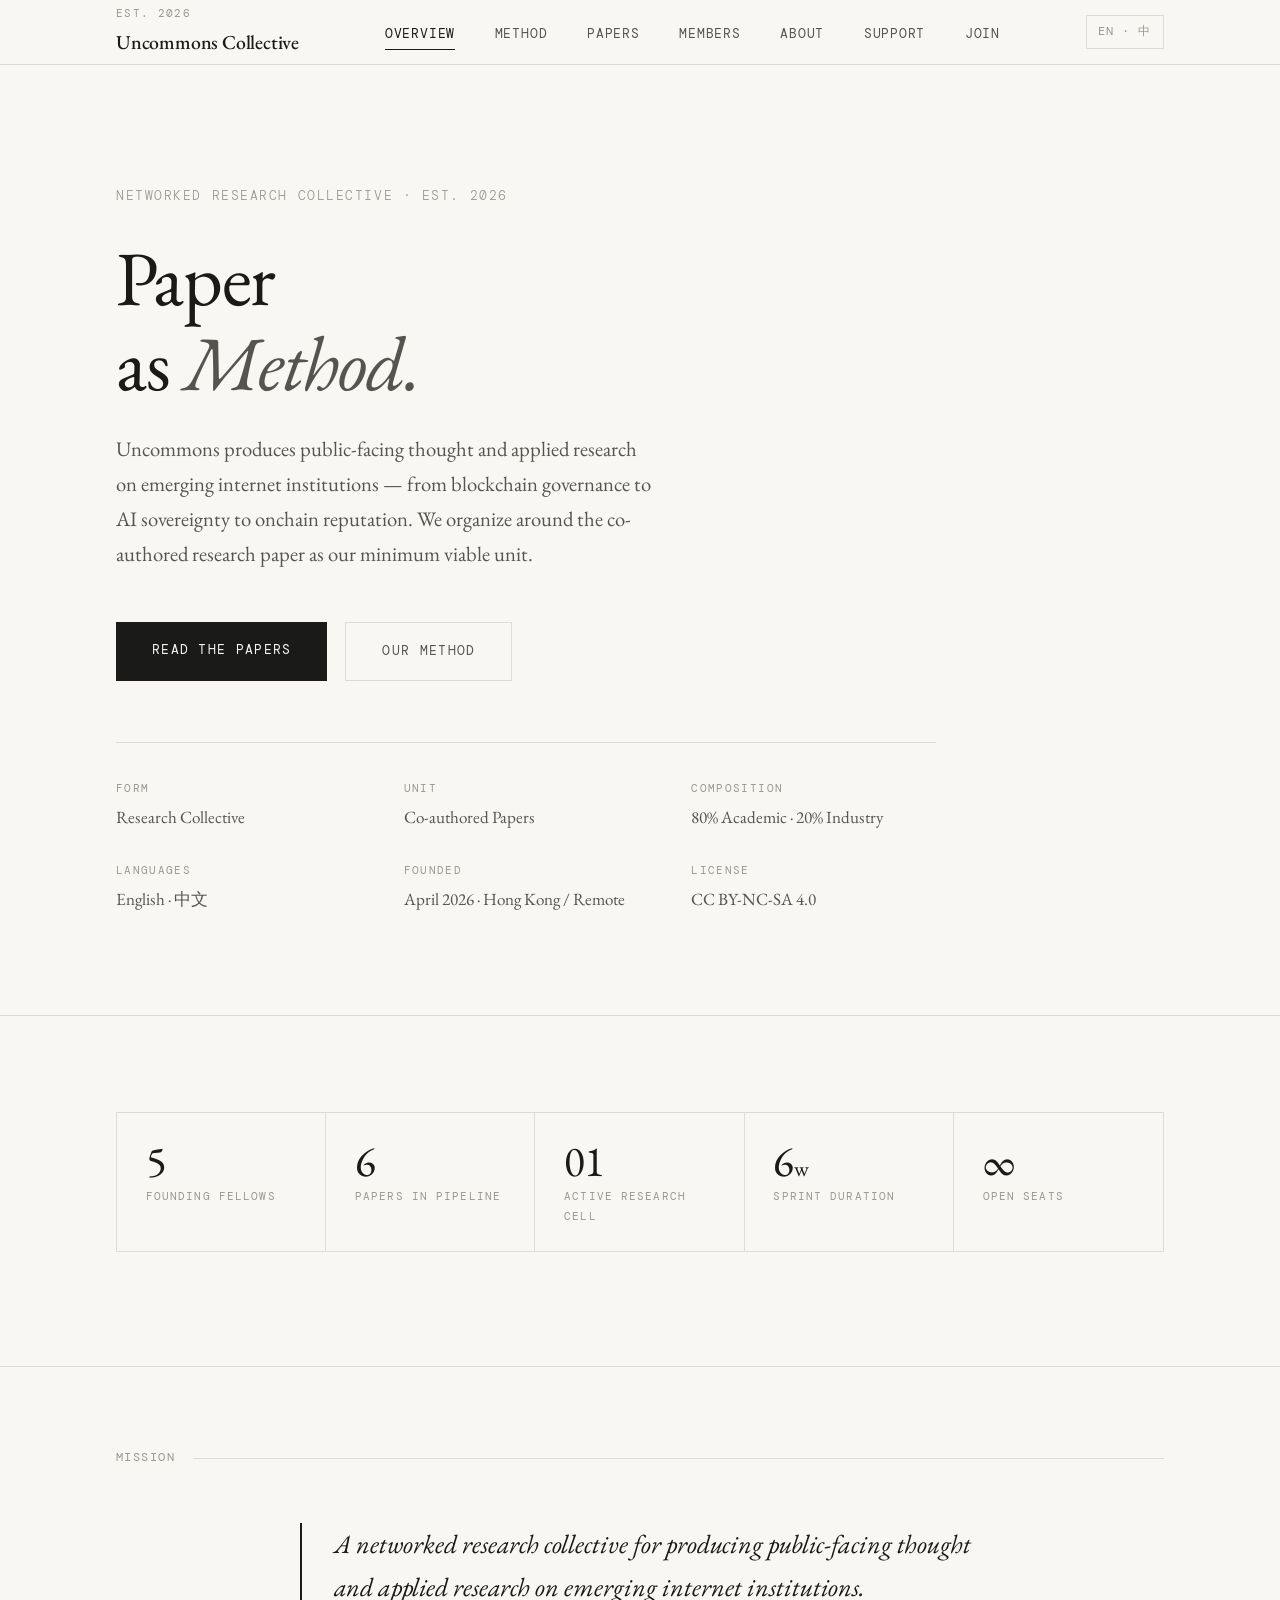
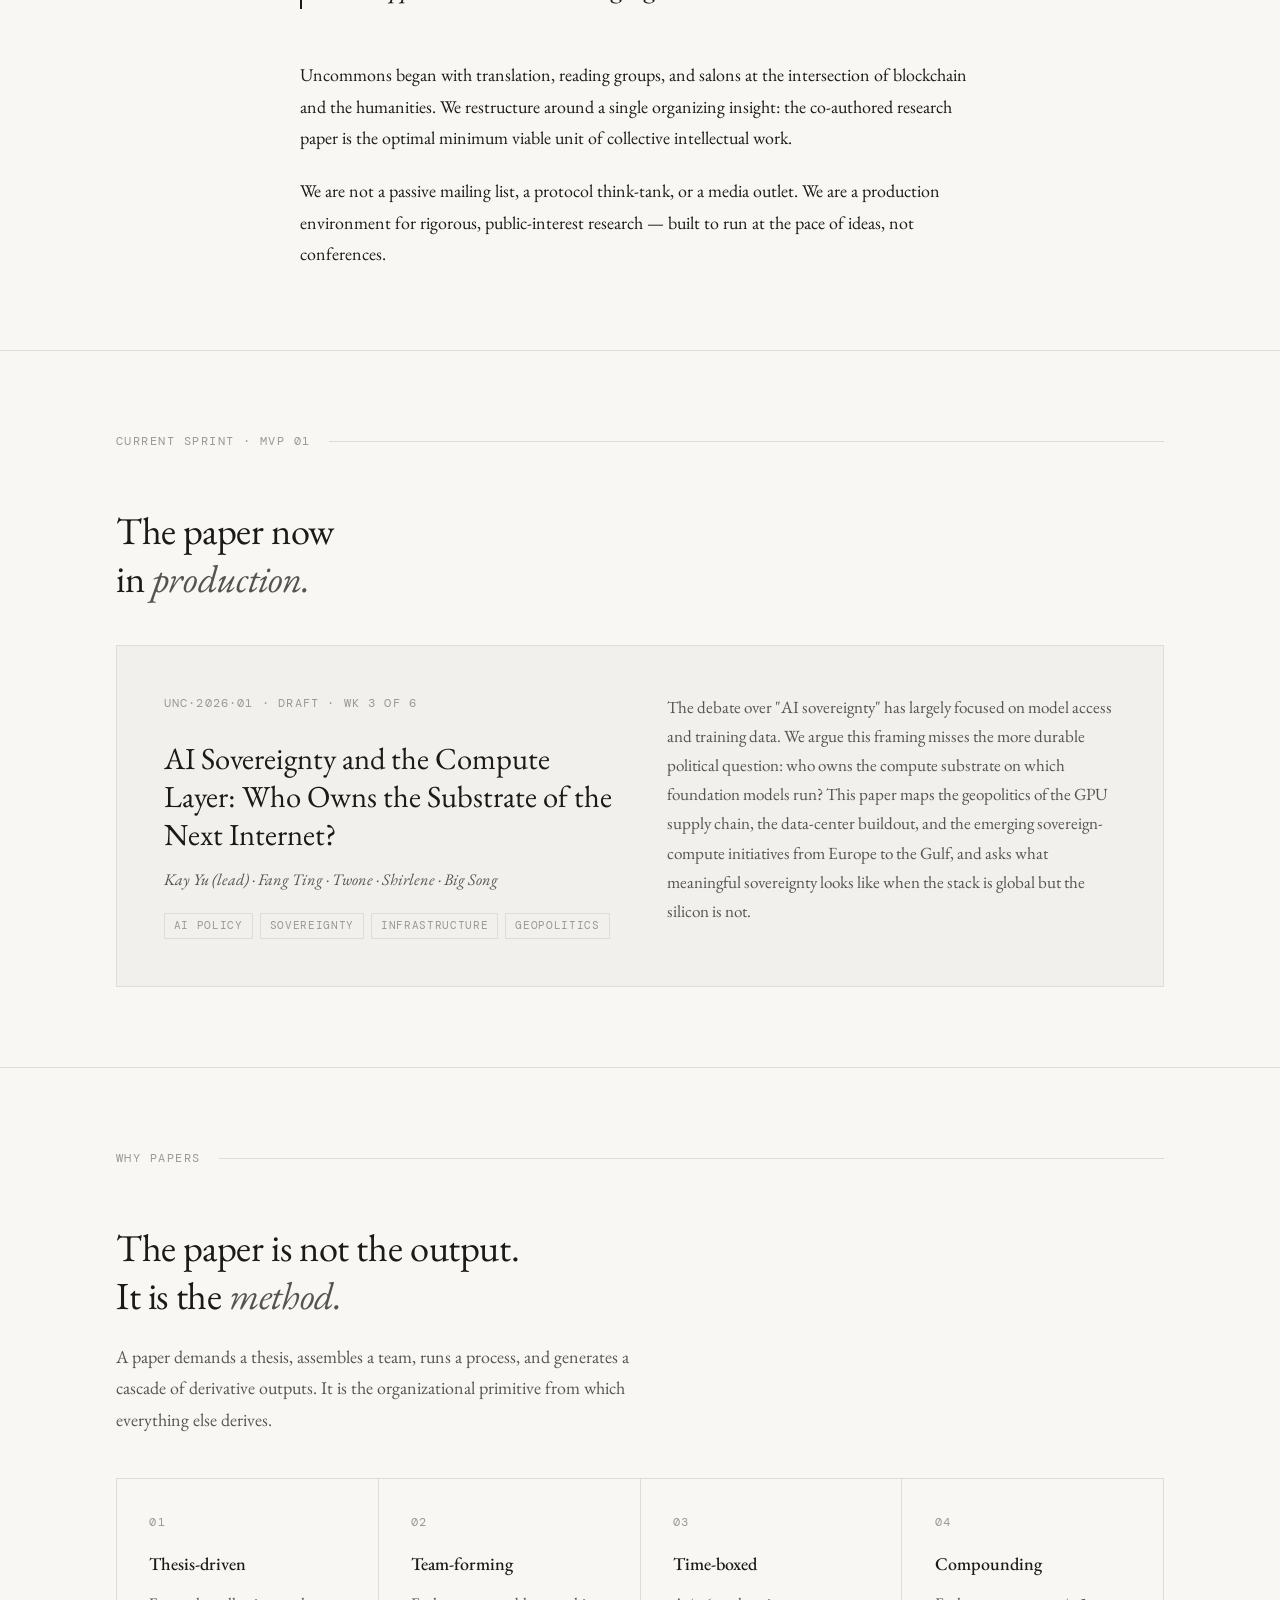
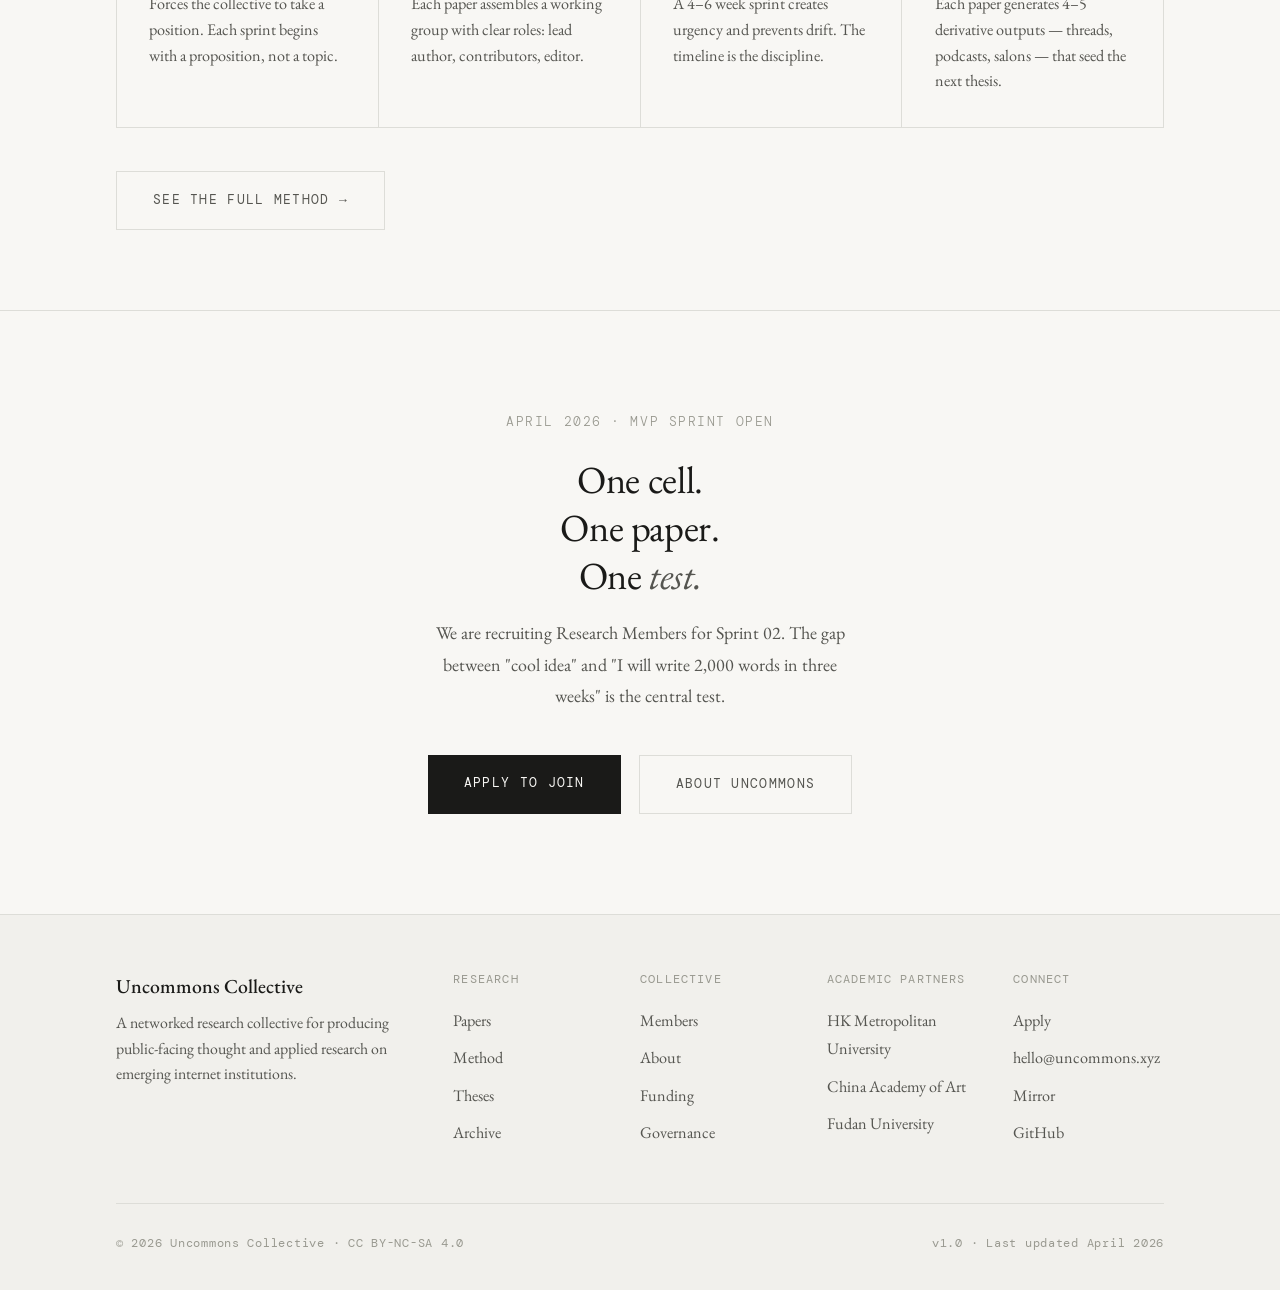
==== index.html @ 8168f37c "Add files via upload" ====
<!DOCTYPE html>
<html lang="en">
<head>
  <meta charset="UTF-8" />
  <meta name="viewport" content="width=device-width, initial-scale=1.0" />
  <title>Uncommons Collective — Paper as Method</title>
  <meta name="description" content="A networked research collective for producing public-facing thought and applied research on emerging internet institutions." />
  <link rel="preconnect" href="https://fonts.googleapis.com" />
  <link rel="preconnect" href="https://fonts.gstatic.com" crossorigin />
  <link href="https://fonts.googleapis.com/css2?family=EB+Garamond:ital,wght@0,400;0,500;1,400&family=DM+Mono:wght@300;400&display=swap" rel="stylesheet" />
  <link rel="stylesheet" href="styles.css" />
</head>
<body>

  <div id="nav-mount"></div>

  <main>
    <!-- Hero -->
    <section id="hero">
      <div class="wrap">
        <p class="hero-eyebrow">Networked Research Collective · Est. 2026</p>
        <h1 class="hero-title">Paper<br>as <em>Method.</em></h1>
        <p class="hero-sub">
          Uncommons produces public-facing thought and applied research on
          emerging internet institutions — from blockchain governance to
          AI sovereignty to onchain reputation. We organize around the
          co-authored research paper as our minimum viable unit.
        </p>
        <div class="btn-group" style="margin-bottom: 3.4rem;">
          <a href="papers.html" class="btn btn-primary">Read the Papers</a>
          <a href="method.html" class="btn btn-ghost">Our Method</a>
        </div>
        <div class="hero-meta">
          <div class="hero-meta-item">
            <span class="meta-label">Form</span>
            <span class="meta-value">Research Collective</span>
          </div>
          <div class="hero-meta-item">
            <span class="meta-label">Unit</span>
            <span class="meta-value">Co-authored Papers</span>
          </div>
          <div class="hero-meta-item">
            <span class="meta-label">Composition</span>
            <span class="meta-value">80% Academic · 20% Industry</span>
          </div>
          <div class="hero-meta-item">
            <span class="meta-label">Languages</span>
            <span class="meta-value">English · 中文</span>
          </div>
          <div class="hero-meta-item">
            <span class="meta-label">Founded</span>
            <span class="meta-value">April 2026 · Hong Kong / Remote</span>
          </div>
          <div class="hero-meta-item">
            <span class="meta-label">License</span>
            <span class="meta-value">CC BY-NC-SA 4.0</span>
          </div>
        </div>
      </div>
    </section>

    <!-- Stats -->
    <section style="padding: 60px 0;">
      <div class="wrap">
        <div class="stats reveal">
          <div class="stat">
            <div class="stat-num">5</div>
            <div class="stat-label">Founding Fellows</div>
          </div>
          <div class="stat">
            <div class="stat-num">6</div>
            <div class="stat-label">Papers in Pipeline</div>
          </div>
          <div class="stat">
            <div class="stat-num">01</div>
            <div class="stat-label">Active Research Cell</div>
          </div>
          <div class="stat">
            <div class="stat-num">6<span style="font-size:1.2rem">w</span></div>
            <div class="stat-label">Sprint Duration</div>
          </div>
          <div class="stat">
            <div class="stat-num">∞</div>
            <div class="stat-label">Open Seats</div>
          </div>
        </div>
      </div>
    </section>

    <!-- Mission -->
    <section id="mission">
      <div class="wrap">
        <div class="section-label">Mission</div>
        <div class="prose reveal">
          <blockquote class="mission-statement">
            A networked research collective for producing public-facing thought
            and applied research on emerging internet institutions.
          </blockquote>
          <p>
            Uncommons began with translation, reading groups, and salons at the
            intersection of blockchain and the humanities. We restructure around
            a single organizing insight: the co-authored research paper is the
            optimal minimum viable unit of collective intellectual work.
          </p>
          <p>
            We are not a passive mailing list, a protocol think-tank, or a
            media outlet. We are a production environment for rigorous,
            public-interest research — built to run at the pace of ideas, not
            conferences.
          </p>
        </div>
      </div>
    </section>

    <!-- Featured Paper -->
    <section>
      <div class="wrap">
        <div class="section-label">Current Sprint · MVP 01</div>
        <div class="reveal">
          <h2>The paper now<br>in <em>production.</em></h2>
        </div>
        <div class="featured-paper reveal">
          <div class="fp-left">
            <div class="fp-meta">UNC·2026·01 · Draft · Wk 3 of 6</div>
            <h3>AI Sovereignty and the Compute Layer: Who Owns the Substrate of the Next Internet?</h3>
            <p style="font-size: 0.9rem; color: var(--ink-soft); font-style: italic; margin-bottom: 1rem;">
              Kay Yu (lead) · Fang Ting · Twone · Shirlene · Big Song
            </p>
            <div class="paper-tags">
              <span class="paper-tag">AI Policy</span>
              <span class="paper-tag">Sovereignty</span>
              <span class="paper-tag">Infrastructure</span>
              <span class="paper-tag">Geopolitics</span>
            </div>
          </div>
          <div class="fp-right">
            <p>
              The debate over "AI sovereignty" has largely focused on model
              access and training data. We argue this framing misses the more
              durable political question: who owns the compute substrate on
              which foundation models run? This paper maps the geopolitics of
              the GPU supply chain, the data-center buildout, and the emerging
              sovereign-compute initiatives from Europe to the Gulf, and asks
              what meaningful sovereignty looks like when the stack is global
              but the silicon is not.
            </p>
          </div>
        </div>
      </div>
    </section>

    <!-- Method summary -->
    <section>
      <div class="wrap">
        <div class="section-label">Why Papers</div>
        <div class="reveal">
          <h2>The paper is not the output.<br>It is the <em>method.</em></h2>
          <p style="max-width: 58ch; color: var(--ink-soft); margin-top: 0.8rem;">
            A paper demands a thesis, assembles a team, runs a process,
            and generates a cascade of derivative outputs. It is the
            organizational primitive from which everything else derives.
          </p>
        </div>
        <div class="method-grid reveal">
          <div class="method-cell">
            <div class="method-index">01</div>
            <h3>Thesis-driven</h3>
            <p>Forces the collective to take a position. Each sprint begins with a proposition, not a topic.</p>
          </div>
          <div class="method-cell">
            <div class="method-index">02</div>
            <h3>Team-forming</h3>
            <p>Each paper assembles a working group with clear roles: lead author, contributors, editor.</p>
          </div>
          <div class="method-cell">
            <div class="method-index">03</div>
            <h3>Time-boxed</h3>
            <p>A 4–6 week sprint creates urgency and prevents drift. The timeline is the discipline.</p>
          </div>
          <div class="method-cell">
            <div class="method-index">04</div>
            <h3>Compounding</h3>
            <p>Each paper generates 4–5 derivative outputs — threads, podcasts, salons — that seed the next thesis.</p>
          </div>
        </div>
        <div style="margin-top: 2.4rem;" class="reveal">
          <a href="method.html" class="btn btn-ghost">See the full method →</a>
        </div>
      </div>
    </section>

    <!-- Closing CTA -->
    <section style="padding: 100px 0; border-bottom: none;">
      <div class="wrap">
        <div class="prose reveal" style="text-align: center;">
          <p class="hero-eyebrow" style="margin-bottom: 1.2rem;">April 2026 · MVP Sprint Open</p>
          <h2 style="margin-bottom: 1rem;">One cell.<br>One paper.<br>One <em>test.</em></h2>
          <p style="color: var(--ink-soft); max-width: 48ch; margin: 0 auto 2.4rem;">
            We are recruiting Research Members for Sprint 02.
            The gap between "cool idea" and "I will write 2,000 words in three weeks" is the central test.
          </p>
          <div class="btn-group" style="justify-content: center;">
            <a href="join.html" class="btn btn-primary">Apply to Join</a>
            <a href="about.html" class="btn btn-ghost">About Uncommons</a>
          </div>
        </div>
      </div>
    </section>

  </main>

  <div id="footer-mount"></div>

  <script src="partials.js"></script>
  <script>Uncommons.render('home');</script>
</body>
</html>
---- styles.css ----
/* ── Reset & Base ─────────────────────────────────────────── */
*, *::before, *::after { box-sizing: border-box; margin: 0; padding: 0; }

:root {
  --ink:        #1a1a18;
  --ink-soft:   #555550;
  --ink-faint:  #999990;
  --paper:      #f8f7f4;
  --paper-alt:  #f1f0ec;
  --rule:       #ddddd8;
  --accent:     #1a1a18;
  --serif:      'EB Garamond', Georgia, serif;
  --mono:       'DM Mono', 'Courier New', monospace;
  --max:        1120px;
  --col:        680px;
}

html { font-size: 18px; scroll-behavior: smooth; }

body {
  background: var(--paper);
  color: var(--ink);
  font-family: var(--serif);
  line-height: 1.75;
  -webkit-font-smoothing: antialiased;
  min-height: 100vh;
  display: flex;
  flex-direction: column;
}

main { flex: 1; }

a { color: inherit; }

/* ── Layout ───────────────────────────────────────────────── */
.wrap  { max-width: var(--max);  margin: 0 auto; padding: 0 2rem; }
.prose { max-width: var(--col);  margin: 0 auto; }

/* ── Nav ──────────────────────────────────────────────────── */
nav.site-nav {
  position: sticky; top: 0;
  z-index: 100;
  background: rgba(248, 247, 244, 0.94);
  backdrop-filter: blur(10px);
  border-bottom: 1px solid var(--rule);
}

.nav-inner {
  max-width: var(--max);
  margin: 0 auto;
  padding: 0 2rem;
  height: 64px;
  display: flex;
  align-items: center;
  justify-content: space-between;
  gap: 2rem;
}

.nav-logo {
  font-family: var(--serif);
  font-size: 1.1rem;
  font-weight: 500;
  letter-spacing: -0.01em;
  color: var(--ink);
  text-decoration: none;
  white-space: nowrap;
}

.nav-logo .mark {
  font-family: var(--mono);
  font-size: 0.62rem;
  letter-spacing: 0.12em;
  text-transform: uppercase;
  color: var(--ink-faint);
  display: block;
  margin-bottom: 0.05rem;
  font-weight: 400;
}

.nav-links {
  display: flex; gap: 2.2rem; list-style: none;
}

.nav-links a {
  font-family: var(--mono);
  font-size: 0.72rem;
  letter-spacing: 0.06em;
  text-transform: uppercase;
  color: var(--ink-soft);
  text-decoration: none;
  transition: color 0.15s;
  position: relative;
  padding: 0.3rem 0;
}

.nav-links a:hover { color: var(--ink); }

.nav-links a.active {
  color: var(--ink);
}

.nav-links a.active::after {
  content: '';
  position: absolute;
  bottom: -2px;
  left: 0; right: 0;
  height: 1px;
  background: var(--ink);
}

.nav-lang {
  font-family: var(--mono);
  font-size: 0.68rem;
  letter-spacing: 0.08em;
  color: var(--ink-faint);
  border: 1px solid var(--rule);
  padding: 0.3rem 0.65rem;
  text-decoration: none;
  transition: border-color 0.15s, color 0.15s;
}

.nav-lang:hover { color: var(--ink); border-color: var(--ink); }

/* ── Page Header ──────────────────────────────────────────── */
.page-header {
  padding: 90px 0 60px;
  border-bottom: 1px solid var(--rule);
}

.page-header .eyebrow {
  font-family: var(--mono);
  font-size: 0.7rem;
  letter-spacing: 0.12em;
  text-transform: uppercase;
  color: var(--ink-faint);
  margin-bottom: 1.2rem;
}

.page-header h1 {
  font-size: clamp(2.2rem, 4.5vw, 3.4rem);
  font-weight: 400;
  line-height: 1.15;
  letter-spacing: -0.01em;
  margin-bottom: 1.2rem;
}

.page-header h1 em { font-style: italic; color: var(--ink-soft); }

.page-header .lede {
  max-width: 60ch;
  font-size: 1.1rem;
  color: var(--ink-soft);
  line-height: 1.7;
}

/* ── Hero (home) ──────────────────────────────────────────── */
#hero {
  padding: 120px 0 100px;
  border-bottom: 1px solid var(--rule);
}

.hero-eyebrow {
  font-family: var(--mono);
  font-size: 0.72rem;
  font-weight: 300;
  letter-spacing: 0.12em;
  text-transform: uppercase;
  color: var(--ink-faint);
  margin-bottom: 1.6rem;
}

.hero-title {
  font-size: clamp(2.6rem, 6vw, 4.6rem);
  font-weight: 400;
  line-height: 1.1;
  letter-spacing: -0.015em;
  margin-bottom: 1.4rem;
}

.hero-title em {
  font-style: italic;
  color: var(--ink-soft);
}

.hero-sub {
  max-width: 54ch;
  font-size: 1.15rem;
  color: var(--ink-soft);
  line-height: 1.7;
  margin-bottom: 2.8rem;
}

.hero-meta {
  display: grid;
  grid-template-columns: repeat(auto-fit, minmax(180px, 1fr));
  gap: 1.6rem 2.4rem;
  max-width: 820px;
  padding-top: 2rem;
  border-top: 1px solid var(--rule);
}

.hero-meta-item {
  display: flex; flex-direction: column; gap: 0.25rem;
}

.meta-label {
  font-family: var(--mono);
  font-size: 0.62rem;
  letter-spacing: 0.12em;
  text-transform: uppercase;
  color: var(--ink-faint);
}

.meta-value {
  font-size: 0.95rem;
  color: var(--ink-soft);
}

/* ── Section chrome ───────────────────────────────────────── */
section { padding: 80px 0; border-bottom: 1px solid var(--rule); }
section:last-of-type { border-bottom: none; }

.section-label {
  font-family: var(--mono);
  font-size: 0.68rem;
  letter-spacing: 0.12em;
  text-transform: uppercase;
  color: var(--ink-faint);
  margin-bottom: 3rem;
  display: flex;
  align-items: center;
  gap: 1rem;
}

.section-label::after {
  content: '';
  flex: 1;
  height: 1px;
  background: var(--rule);
}

h2 {
  font-size: clamp(1.6rem, 3vw, 2.4rem);
  font-weight: 400;
  line-height: 1.25;
  letter-spacing: -0.01em;
  margin-bottom: 1.2rem;
}

h2 em { font-style: italic; color: var(--ink-soft); }

h3 {
  font-size: 1.05rem;
  font-weight: 500;
  margin-bottom: 0.5rem;
}

p { margin-bottom: 1.2rem; }
p:last-child { margin-bottom: 0; }

/* ── Mission ──────────────────────────────────────────────── */
.mission-statement {
  font-size: clamp(1.15rem, 2.5vw, 1.45rem);
  line-height: 1.65;
  color: var(--ink);
  border-left: 2px solid var(--ink);
  padding-left: 1.8rem;
  margin: 2rem 0 2.8rem;
  font-style: italic;
}

/* ── Method grid ──────────────────────────────────────────── */
.method-grid {
  display: grid;
  grid-template-columns: repeat(auto-fit, minmax(260px, 1fr));
  gap: 1px;
  background: var(--rule);
  border: 1px solid var(--rule);
  margin-top: 2.4rem;
}

.method-cell {
  background: var(--paper);
  padding: 1.8rem;
}

.method-index {
  font-family: var(--mono);
  font-size: 0.65rem;
  letter-spacing: 0.1em;
  color: var(--ink-faint);
  margin-bottom: 0.9rem;
}

.method-cell h3 { font-size: 1rem; margin-bottom: 0.6rem; }

.method-cell p {
  font-size: 0.9rem;
  color: var(--ink-soft);
  line-height: 1.6;
  margin: 0;
}

/* ── Pipeline ─────────────────────────────────────────────── */
.pipeline {
  display: grid;
  gap: 0;
  margin-top: 2.4rem;
  border: 1px solid var(--rule);
}

.pipeline-stage {
  display: grid;
  grid-template-columns: 4rem 1fr;
  border-bottom: 1px solid var(--rule);
  transition: background 0.15s;
}

.pipeline-stage:last-child { border-bottom: none; }
.pipeline-stage:hover { background: rgba(26,26,24,0.025); }

.stage-num {
  font-family: var(--mono);
  font-size: 0.7rem;
  color: var(--ink-faint);
  padding: 1.6rem 0 0 1.4rem;
  border-right: 1px solid var(--rule);
}

.stage-body { padding: 1.4rem 1.6rem; }
.stage-body h3 { font-size: 1rem; margin-bottom: 0.4rem; }
.stage-body p {
  font-size: 0.9rem;
  color: var(--ink-soft);
  line-height: 1.65;
  margin: 0;
}

/* ── Table ────────────────────────────────────────────────── */
.table-wrap { overflow-x: auto; margin-top: 2rem; }

table {
  width: 100%;
  border-collapse: collapse;
  font-size: 0.9rem;
}

thead th {
  font-family: var(--mono);
  font-size: 0.65rem;
  letter-spacing: 0.1em;
  text-transform: uppercase;
  color: var(--ink-faint);
  text-align: left;
  padding: 0.7rem 1rem;
  border-bottom: 2px solid var(--rule);
  font-weight: 400;
}

tbody tr { border-bottom: 1px solid var(--rule); }
tbody tr:last-child { border-bottom: none; }
tbody tr:hover { background: rgba(26,26,24,0.025); }

td { padding: 0.9rem 1rem; vertical-align: top; }

td:first-child {
  font-weight: 500;
  white-space: nowrap;
  color: var(--ink);
}

td:not(:first-child) {
  color: var(--ink-soft);
  font-size: 0.88rem;
}

/* ── Tiers ────────────────────────────────────────────────── */
.tiers {
  display: grid;
  grid-template-columns: repeat(auto-fit, minmax(240px, 1fr));
  gap: 1px;
  background: var(--rule);
  border: 1px solid var(--rule);
  margin-top: 2.4rem;
}

.tier {
  background: var(--paper);
  padding: 2rem 1.8rem;
}

.tier-badge {
  font-family: var(--mono);
  font-size: 0.65rem;
  letter-spacing: 0.1em;
  text-transform: uppercase;
  color: var(--ink-faint);
  margin-bottom: 0.9rem;
}

.tier h3 { font-size: 1.1rem; margin-bottom: 1rem; }

.tier ul {
  list-style: none;
  font-size: 0.88rem;
  color: var(--ink-soft);
  line-height: 1.75;
}

.tier ul li::before {
  content: '— ';
  color: var(--ink-faint);
}

.tier-req {
  margin-top: 1.2rem;
  font-family: var(--mono);
  font-size: 0.7rem;
  color: var(--ink-faint);
  letter-spacing: 0.02em;
}

/* ── Finance ──────────────────────────────────────────────── */
.finance-grid {
  display: grid;
  grid-template-columns: repeat(auto-fit, minmax(300px, 1fr));
  gap: 2.4rem;
  margin-top: 2.4rem;
}

.finance-item h3 { font-size: 1rem; margin-bottom: 0.5rem; }

.finance-item p {
  font-size: 0.9rem;
  color: var(--ink-soft);
  line-height: 1.65;
}

.finance-tag {
  display: inline-block;
  font-family: var(--mono);
  font-size: 0.62rem;
  letter-spacing: 0.08em;
  text-transform: uppercase;
  color: var(--ink-faint);
  border: 1px solid var(--rule);
  padding: 0.18rem 0.55rem;
  margin-bottom: 0.7rem;
}

.alloc-bar {
  margin-top: 2.4rem;
  border: 1px solid var(--rule);
}

.alloc-row {
  display: grid;
  grid-template-columns: 14ch 1fr 3ch;
  align-items: center;
  gap: 1.2rem;
  padding: 0.85rem 1.2rem;
  border-bottom: 1px solid var(--rule);
}

.alloc-row:last-child { border-bottom: none; }

.alloc-label { font-size: 0.9rem; color: var(--ink-soft); }

.alloc-track {
  height: 3px;
  background: var(--rule);
  border-radius: 2px;
  overflow: hidden;
}

.alloc-fill { height: 100%; background: var(--ink); }

.alloc-pct {
  font-family: var(--mono);
  font-size: 0.75rem;
  color: var(--ink-faint);
  text-align: right;
}

/* ── Thesis list ──────────────────────────────────────────── */
.thesis-list {
  list-style: none;
  margin-top: 2.2rem;
  display: grid;
  gap: 1px;
  background: var(--rule);
  border: 1px solid var(--rule);
}

.thesis-item {
  background: var(--paper);
  padding: 1.4rem 1.6rem;
  display: grid;
  grid-template-columns: auto 1fr;
  gap: 1.2rem;
  align-items: baseline;
  transition: background 0.15s;
}

.thesis-item:hover { background: rgba(26,26,24,0.025); }

.thesis-marker {
  font-family: var(--mono);
  font-size: 0.65rem;
  color: var(--ink-faint);
}

.thesis-text { font-size: 1.02rem; line-height: 1.55; }

/* ── Member Wall ──────────────────────────────────────────── */
.member-wall {
  display: grid;
  grid-template-columns: repeat(auto-fill, minmax(280px, 1fr));
  gap: 1px;
  background: var(--rule);
  border: 1px solid var(--rule);
  margin-top: 2.4rem;
}

.member-card {
  background: var(--paper);
  padding: 2rem 1.8rem;
  display: flex;
  flex-direction: column;
  gap: 0.4rem;
  transition: background 0.15s;
  text-decoration: none;
  color: inherit;
}

.member-card:hover { background: rgba(26,26,24,0.03); }

.member-head {
  display: flex;
  align-items: center;
  justify-content: space-between;
  margin-bottom: 0.8rem;
}

.member-avatar {
  width: 44px;
  height: 44px;
  border-radius: 50%;
  background: var(--ink);
  color: var(--paper);
  font-family: var(--mono);
  font-size: 0.75rem;
  display: flex;
  align-items: center;
  justify-content: center;
  letter-spacing: 0.04em;
  flex-shrink: 0;
}

.member-id {
  font-family: var(--mono);
  font-size: 0.6rem;
  letter-spacing: 0.08em;
  color: var(--ink-faint);
}

.member-name {
  font-size: 1.15rem;
  font-weight: 500;
  line-height: 1.3;
}

.member-cn {
  font-size: 0.85rem;
  color: var(--ink-faint);
  margin-left: 0.35rem;
}

.member-role {
  font-family: var(--mono);
  font-size: 0.62rem;
  letter-spacing: 0.08em;
  text-transform: uppercase;
  color: var(--ink-faint);
  margin-top: 0.1rem;
}

.member-affil {
  font-size: 0.88rem;
  color: var(--ink-soft);
  font-style: italic;
  margin-top: 0.2rem;
}

.member-focus {
  font-size: 0.85rem;
  color: var(--ink-soft);
  line-height: 1.55;
  margin-top: 0.7rem;
}

.member-papers {
  font-family: var(--mono);
  font-size: 0.6rem;
  letter-spacing: 0.08em;
  color: var(--ink-faint);
  text-transform: uppercase;
  margin-top: 1rem;
  padding-top: 0.9rem;
  border-top: 1px solid var(--rule);
}

.member-tier-dot {
  display: inline-block;
  width: 6px;
  height: 6px;
  border-radius: 50%;
  background: var(--ink);
  margin-right: 0.4rem;
  vertical-align: middle;
  position: relative;
  top: -1px;
}

/* ── Papers ───────────────────────────────────────────────── */
.paper-filters {
  display: flex;
  gap: 0.5rem;
  margin-bottom: 2.4rem;
  flex-wrap: wrap;
}

.filter-chip {
  font-family: var(--mono);
  font-size: 0.66rem;
  letter-spacing: 0.08em;
  text-transform: uppercase;
  color: var(--ink-soft);
  border: 1px solid var(--rule);
  padding: 0.4rem 0.85rem;
  background: transparent;
  cursor: pointer;
  transition: all 0.15s;
}

.filter-chip:hover { color: var(--ink); border-color: var(--ink-soft); }
.filter-chip.active { color: var(--paper); background: var(--ink); border-color: var(--ink); }

.paper-list {
  list-style: none;
  border-top: 1px solid var(--rule);
}

.paper-entry {
  display: grid;
  grid-template-columns: 90px 1fr auto;
  gap: 2rem;
  padding: 2rem 0;
  border-bottom: 1px solid var(--rule);
  transition: background 0.15s;
  align-items: start;
}

.paper-entry:hover { background: rgba(26,26,24,0.02); }

.paper-id {
  font-family: var(--mono);
  font-size: 0.68rem;
  letter-spacing: 0.06em;
  color: var(--ink-faint);
  padding-top: 0.3rem;
}

.paper-body h3 {
  font-family: var(--serif);
  font-size: 1.35rem;
  font-weight: 400;
  line-height: 1.3;
  margin-bottom: 0.5rem;
}

.paper-body h3 a {
  text-decoration: none;
  background: linear-gradient(to bottom, transparent 92%, var(--ink-faint) 92%, var(--ink-faint) 94%, transparent 94%);
  transition: background 0.15s;
}

.paper-body h3 a:hover {
  background: linear-gradient(to bottom, transparent 88%, var(--ink) 88%, var(--ink) 93%, transparent 93%);
}

.paper-authors {
  font-size: 0.9rem;
  color: var(--ink-soft);
  font-style: italic;
  margin-bottom: 0.6rem;
}

.paper-abstract {
  font-size: 0.92rem;
  color: var(--ink-soft);
  line-height: 1.65;
  max-width: 68ch;
  margin-bottom: 0.9rem;
}

.paper-tags {
  display: flex;
  gap: 0.4rem;
  flex-wrap: wrap;
}

.paper-tag {
  font-family: var(--mono);
  font-size: 0.6rem;
  letter-spacing: 0.06em;
  text-transform: uppercase;
  color: var(--ink-faint);
  border: 1px solid var(--rule);
  padding: 0.15rem 0.5rem;
}

.paper-meta {
  text-align: right;
  font-family: var(--mono);
  font-size: 0.68rem;
  letter-spacing: 0.04em;
  color: var(--ink-faint);
  line-height: 1.9;
  white-space: nowrap;
}

.paper-status {
  display: inline-block;
  font-family: var(--mono);
  font-size: 0.6rem;
  letter-spacing: 0.08em;
  text-transform: uppercase;
  padding: 0.2rem 0.55rem;
  border: 1px solid var(--rule);
}

.paper-status.active { background: var(--ink); color: var(--paper); border-color: var(--ink); }
.paper-status.forthcoming { color: var(--ink-soft); }
.paper-status.published { color: var(--ink); border-color: var(--ink-soft); }
.paper-status.draft { color: var(--ink-faint); border-style: dashed; }

/* ── Stat row ─────────────────────────────────────────────── */
.stats {
  display: grid;
  grid-template-columns: repeat(auto-fit, minmax(160px, 1fr));
  gap: 0;
  border: 1px solid var(--rule);
  margin: 2rem 0 3rem;
}

.stat {
  padding: 1.4rem 1.6rem;
  border-right: 1px solid var(--rule);
}

.stat:last-child { border-right: none; }

.stat-num {
  font-family: var(--serif);
  font-size: 2.4rem;
  font-weight: 400;
  line-height: 1;
  letter-spacing: -0.02em;
  margin-bottom: 0.3rem;
}

.stat-label {
  font-family: var(--mono);
  font-size: 0.62rem;
  letter-spacing: 0.1em;
  text-transform: uppercase;
  color: var(--ink-faint);
}

/* ── Featured paper card (home) ───────────────────────────── */
.featured-paper {
  display: grid;
  grid-template-columns: 1fr 1fr;
  gap: 3rem;
  margin-top: 2.4rem;
  padding: 2.6rem;
  border: 1px solid var(--rule);
  background: var(--paper-alt);
}

.featured-paper .fp-left h3 {
  font-family: var(--serif);
  font-size: 1.7rem;
  font-weight: 400;
  line-height: 1.25;
  margin-bottom: 0.7rem;
}

.featured-paper .fp-meta {
  font-family: var(--mono);
  font-size: 0.65rem;
  letter-spacing: 0.1em;
  text-transform: uppercase;
  color: var(--ink-faint);
  margin-bottom: 1.4rem;
}

.featured-paper .fp-right p {
  font-size: 0.95rem;
  color: var(--ink-soft);
  line-height: 1.7;
}

@media (max-width: 720px) {
  .featured-paper { grid-template-columns: 1fr; gap: 1.6rem; padding: 1.8rem; }
}

/* ── CTA / Buttons ────────────────────────────────────────── */
.btn-group { display: flex; gap: 1rem; flex-wrap: wrap; }

.btn {
  font-family: var(--mono);
  font-size: 0.72rem;
  letter-spacing: 0.1em;
  text-transform: uppercase;
  text-decoration: none;
  padding: 0.95rem 2rem;
  display: inline-block;
  transition: background 0.15s, color 0.15s, border-color 0.15s;
  cursor: pointer;
  border: none;
}

.btn-primary {
  background: var(--ink);
  color: var(--paper);
}

.btn-primary:hover { background: #000; }

.btn-ghost {
  border: 1px solid var(--rule);
  color: var(--ink-soft);
  background: transparent;
}

.btn-ghost:hover { border-color: var(--ink); color: var(--ink); }

/* ── Banner / callouts ────────────────────────────────────── */
.callout {
  background: var(--paper-alt);
  border-left: 2px solid var(--ink);
  padding: 1.4rem 1.6rem;
  margin: 2rem 0;
  font-size: 0.95rem;
  color: var(--ink-soft);
  line-height: 1.7;
}

.callout strong { color: var(--ink); font-weight: 500; }

/* ── Footer ───────────────────────────────────────────────── */
footer.site-footer {
  border-top: 1px solid var(--rule);
  background: var(--paper-alt);
  padding: 3rem 0 2rem;
  margin-top: auto;
}

.footer-inner {
  max-width: var(--max);
  margin: 0 auto;
  padding: 0 2rem;
}

.footer-grid {
  display: grid;
  grid-template-columns: 2fr 1fr 1fr 1fr 1fr;
  gap: 2rem;
  margin-bottom: 2.6rem;
}

.footer-col h4 {
  font-family: var(--mono);
  font-size: 0.65rem;
  letter-spacing: 0.1em;
  text-transform: uppercase;
  color: var(--ink-faint);
  margin-bottom: 1rem;
  font-weight: 400;
}

.footer-col ul { list-style: none; }

.footer-col li {
  margin-bottom: 0.5rem;
  font-size: 0.9rem;
}

.footer-col a {
  color: var(--ink-soft);
  text-decoration: none;
  transition: color 0.15s;
}

.footer-col a:hover { color: var(--ink); }

.footer-brand {
  font-family: var(--serif);
  font-size: 1.1rem;
  font-weight: 500;
  margin-bottom: 0.4rem;
}

.footer-brand-cn {
  font-size: 0.85rem;
  color: var(--ink-faint);
  margin-bottom: 1rem;
}

.footer-tagline {
  font-size: 0.88rem;
  color: var(--ink-soft);
  line-height: 1.6;
  max-width: 36ch;
}

.footer-bottom {
  border-top: 1px solid var(--rule);
  padding-top: 1.6rem;
  display: flex;
  justify-content: space-between;
  flex-wrap: wrap;
  gap: 1rem;
  font-family: var(--mono);
  font-size: 0.68rem;
  letter-spacing: 0.06em;
  color: var(--ink-faint);
}

/* ── Responsive ───────────────────────────────────────────── */
@media (max-width: 760px) {
  .nav-links { gap: 1.2rem; }
  .nav-links a { font-size: 0.66rem; }
  .hero-meta { gap: 1rem; }
  .paper-entry { grid-template-columns: 1fr; gap: 0.6rem; }
  .paper-meta { text-align: left; }
  .footer-grid { grid-template-columns: 1fr; gap: 2rem; }
  .alloc-row { grid-template-columns: 10ch 1fr 3ch; }
}

@media (max-width: 540px) {
  .nav-links { display: none; }
  .nav-inner { height: 56px; }
}

/* ── Academic Partners ────────────────────────────────────── */
.university-block {
  border: 1px solid var(--rule);
  margin-bottom: 1px;
  background: var(--rule);
}

.university-block:last-child { margin-bottom: 0; }

.university-header {
  display: grid;
  grid-template-columns: 52px 1fr;
  background: var(--paper-alt);
}

.university-index {
  font-family: var(--mono);
  font-size: 0.6rem;
  letter-spacing: 0.1em;
  color: var(--ink-faint);
  padding: 1.2rem 0 0 1rem;
  border-right: 1px solid var(--rule);
}

.university-name-wrap {
  padding: 1.1rem 1.6rem;
}

.university-name {
  font-family: var(--serif);
  font-size: 1.05rem;
  font-weight: 500;
  line-height: 1.3;
  margin-bottom: 0.2rem;
}

.university-location {
  font-family: var(--mono);
  font-size: 0.62rem;
  letter-spacing: 0.08em;
  color: var(--ink-faint);
}

.advisor-row {
  display: grid;
  grid-template-columns: repeat(auto-fill, minmax(260px, 1fr));
  gap: 1px;
  background: var(--rule);
}

.advisor-cell {
  background: var(--paper);
  padding: 1.3rem 1.6rem;
  display: flex;
  flex-direction: column;
  gap: 0.22rem;
  transition: background 0.15s;
}

.advisor-cell:hover { background: rgba(26,26,24,0.02); }

.advisor-name {
  font-size: 1rem;
  font-weight: 500;
}

.advisor-title {
  font-size: 0.83rem;
  color: var(--ink-soft);
  font-style: italic;
}

.advisor-focus {
  font-size: 0.82rem;
  color: var(--ink-soft);
  margin-top: 0.2rem;
  line-height: 1.55;
}

/* ── Patron Wall ──────────────────────────────────────────── */
.patron-tier {
  border: 1px solid var(--rule);
  margin-bottom: 2.4rem;
}

.patron-tier-header {
  background: var(--paper-alt);
  padding: 1.8rem 2rem;
  border-bottom: 1px solid var(--rule);
}

.patron-tier-name {
  font-size: 1.15rem;
  font-weight: 500;
  margin-bottom: 0.35rem;
}

.patron-tier-desc {
  font-size: 0.88rem;
  color: var(--ink-soft);
  line-height: 1.6;
}

.patron-grid {
  display: grid;
  grid-template-columns: repeat(auto-fill, minmax(220px, 1fr));
  gap: 1px;
  background: var(--rule);
}

.patron-card {
  background: var(--paper);
  padding: 1.4rem 1.6rem;
  display: flex;
  flex-direction: column;
  gap: 0.15rem;
  transition: background 0.15s;
}

.patron-card:hover { background: rgba(26,26,24,0.02); }

.patron-name {
  font-size: 1rem;
  font-weight: 500;
}

.patron-type {
  font-family: var(--mono);
  font-size: 0.62rem;
  letter-spacing: 0.08em;
  text-transform: uppercase;
  color: var(--ink-faint);
  margin-top: 0.1rem;
}

.patron-org {
  font-size: 0.82rem;
  color: var(--ink-soft);
  font-style: italic;
  margin-top: 0.05rem;
}

.patron-note {
  font-size: 0.78rem;
  color: var(--ink-faint);
  margin-top: 0.3rem;
  line-height: 1.5;
}

.donation-options {
  display: grid;
  grid-template-columns: repeat(auto-fit, minmax(280px, 1fr));
  gap: 2rem;
  margin-top: 2.4rem;
}

.donation-card {
  border: 1px solid var(--rule);
  padding: 2rem;
  background: var(--paper-alt);
}

.donation-card h3 {
  font-size: 1.1rem;
  margin-bottom: 0.5rem;
}

.donation-amount {
  font-family: var(--mono);
  font-size: 1.8rem;
  font-weight: 300;
  letter-spacing: -0.02em;
  color: var(--ink);
  margin: 1rem 0 0.8rem;
}

.donation-card ul {
  list-style: none;
  font-size: 0.88rem;
  color: var(--ink-soft);
  line-height: 1.75;
  margin: 1.2rem 0;
}

.donation-card li::before {
  content: '✓ ';
  color: var(--ink-faint);
  margin-right: 0.4rem;
}

.donation-card .btn {
  margin-top: 1.4rem;
  width: 100%;
}

/* ── Reveal ───────────────────────────────────────────────── */
.reveal {
  opacity: 0;
  transform: translateY(14px);
  transition: opacity 0.55s ease, transform 0.55s ease;
}

.reveal.visible { opacity: 1; transform: none; }
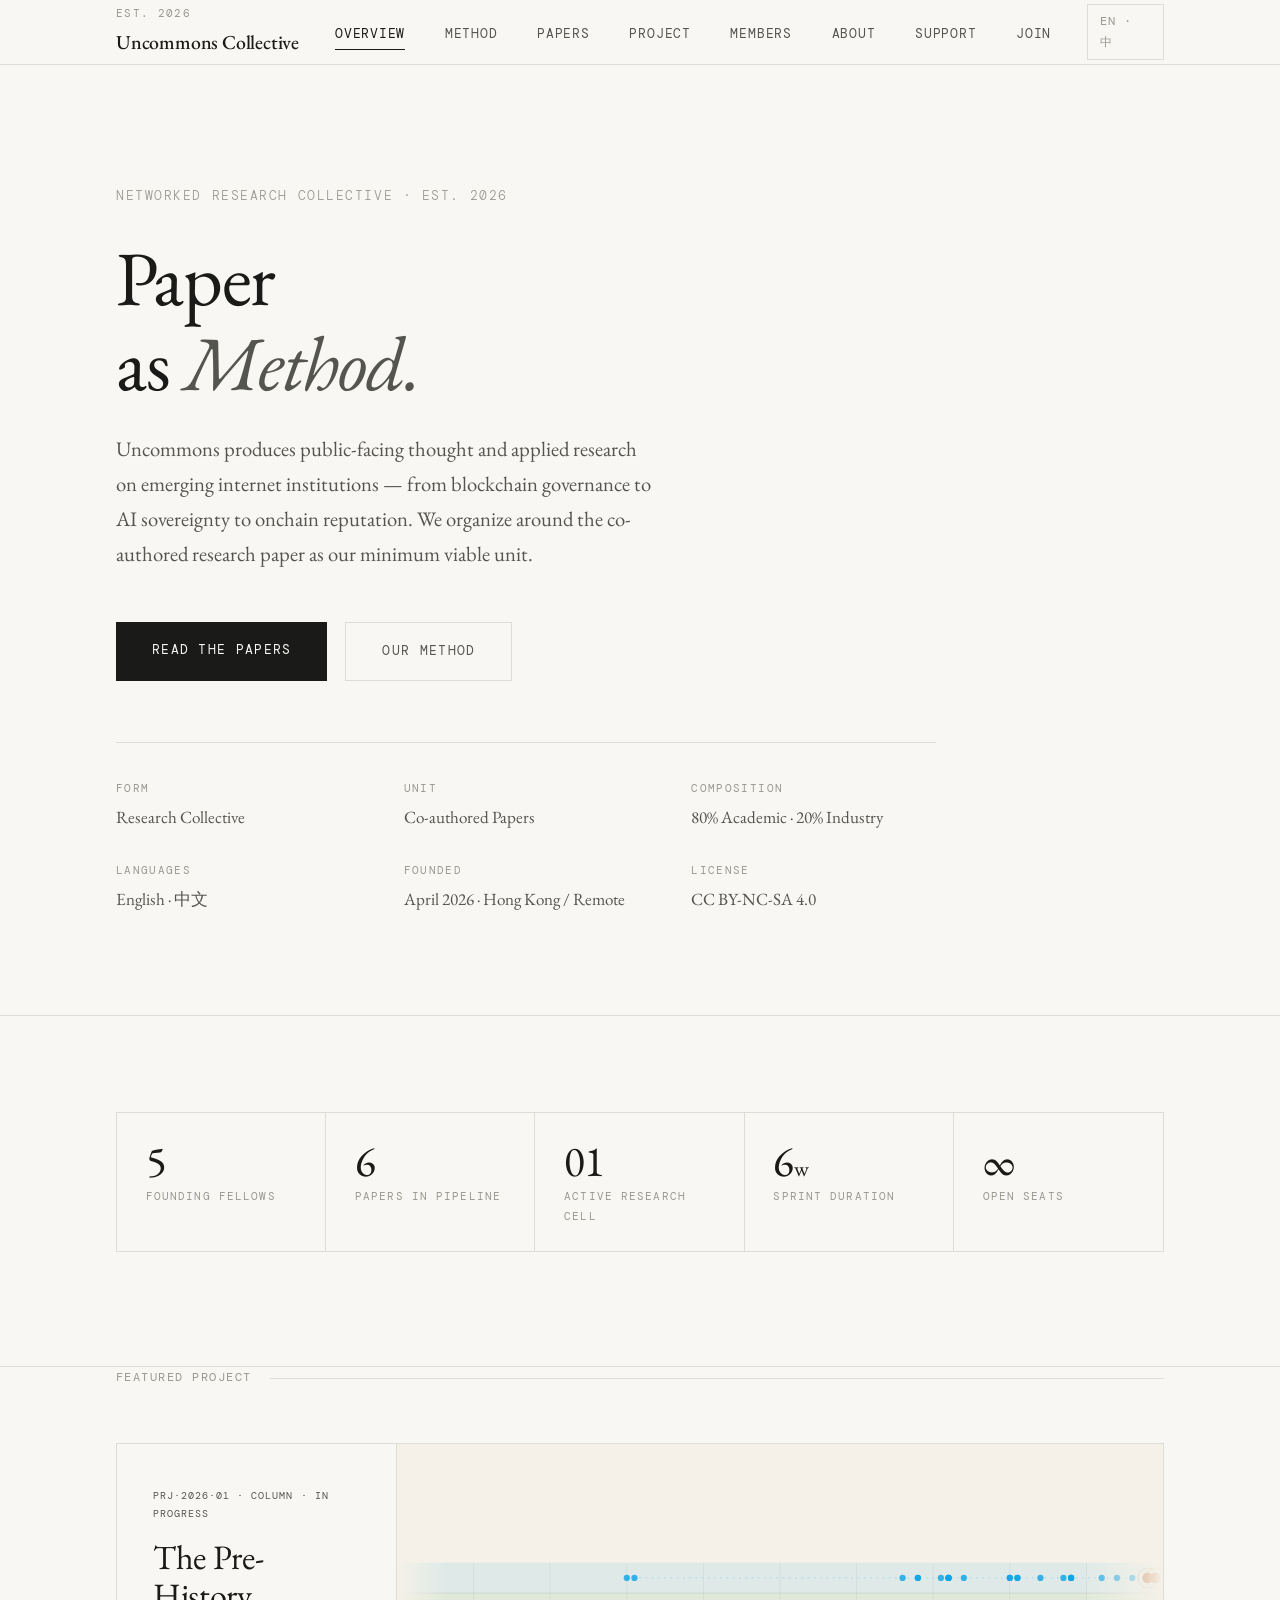
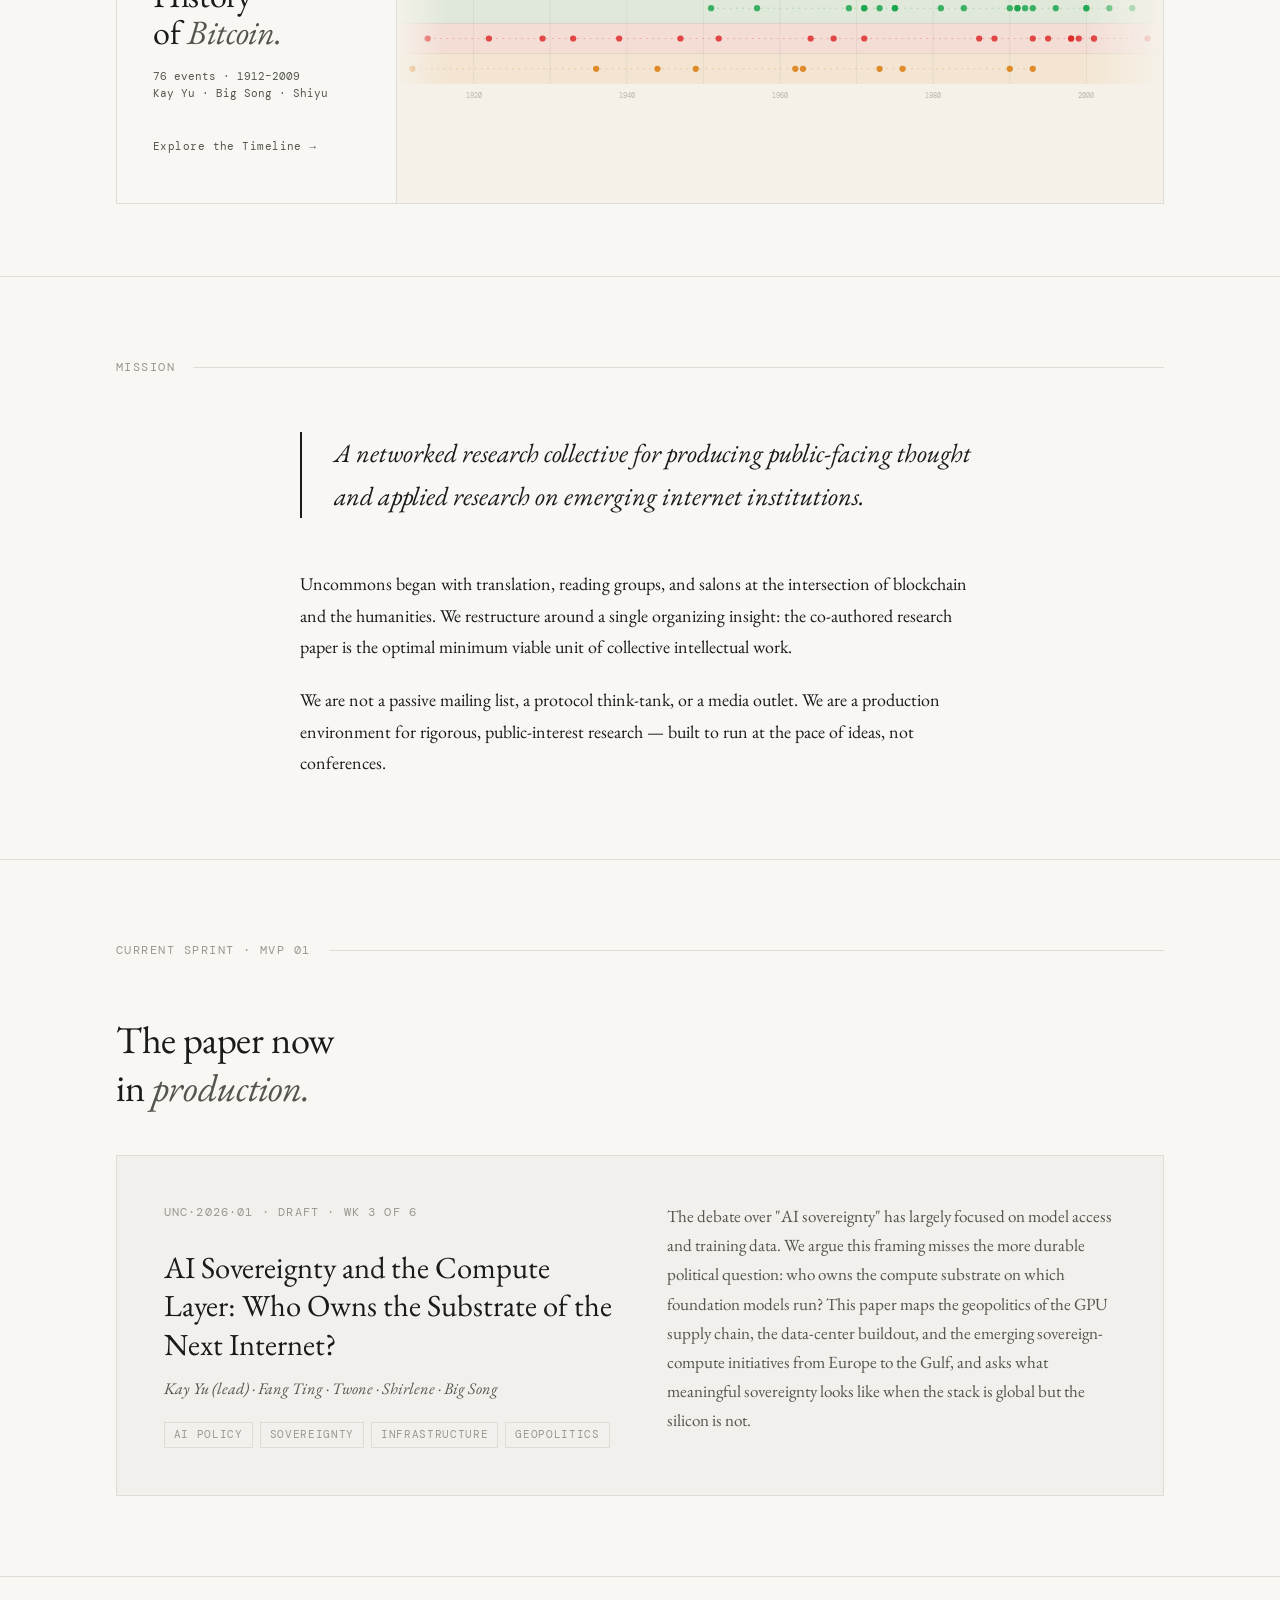
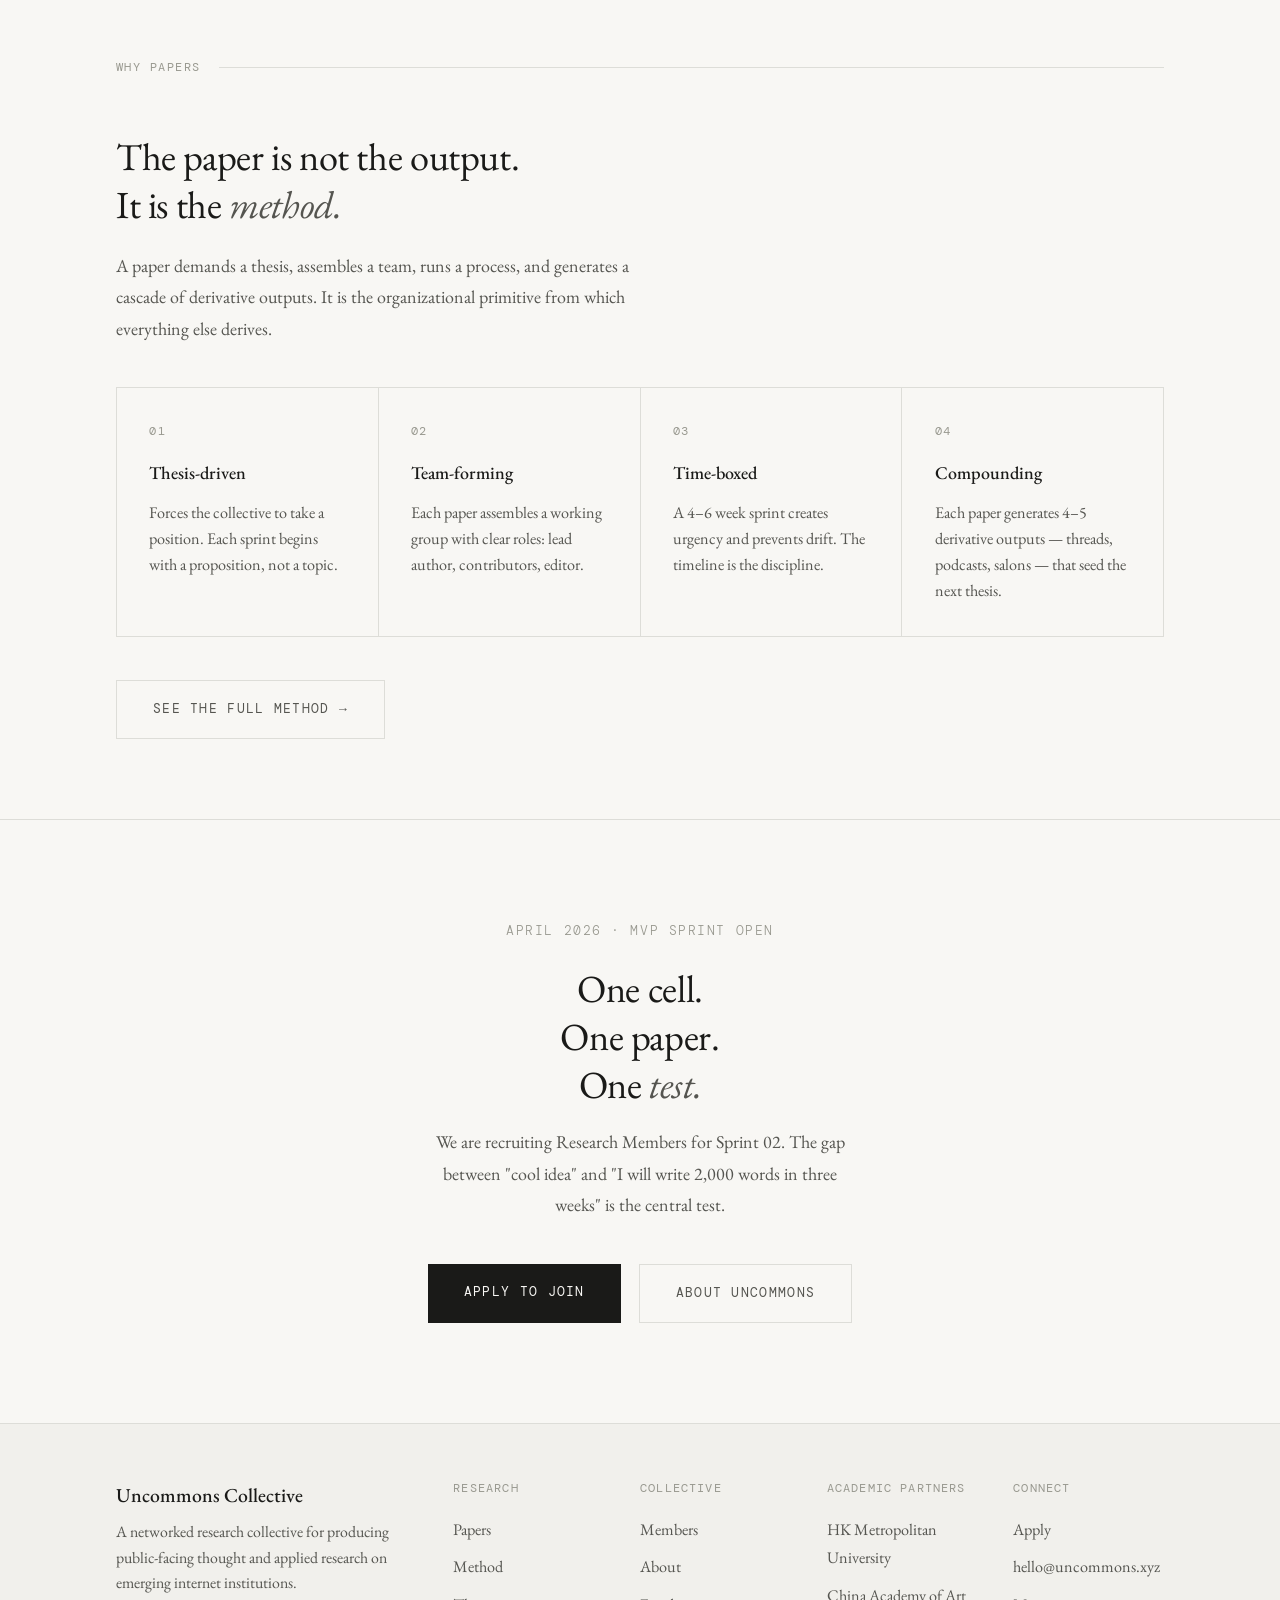
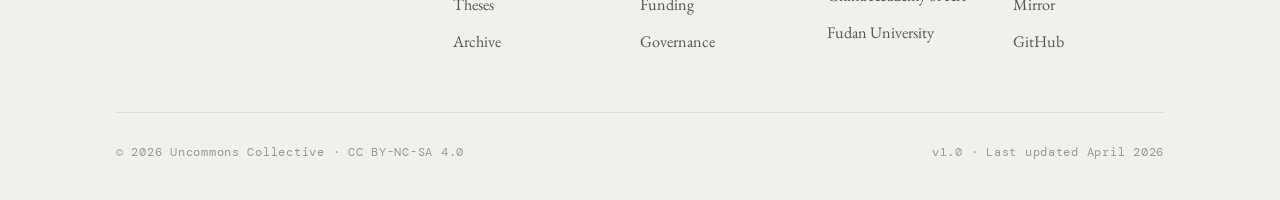
==== commit f02825f6: "feat: project, paper update" ====
--- a/index.html
+++ b/index.html
@@ -84,6 +84,27 @@
             <div class="stat-label">Open Seats</div>
           </div>
         </div>
+      </div>
+    </section>
+
+    <!-- Featured Project Teaser -->
+    <section style="padding: 0 0 72px;">
+      <div class="wrap">
+        <div class="section-label reveal">Featured Project</div>
+        <a href="project-pre-bitcoin-history.html" class="prj-teaser reveal" style="text-decoration:none;color:inherit;display:grid;grid-template-columns:280px 1fr;border:1px solid var(--rule);overflow:hidden;transition:border-color 0.2s;" onmouseover="this.style.borderColor='rgba(28,25,23,0.3)'" onmouseout="this.style.borderColor=''">
+          <div style="padding:2.4rem 2rem;border-right:1px solid var(--rule);">
+            <div style="font-family:'DM Mono',monospace;font-size:0.57rem;letter-spacing:0.1em;text-transform:uppercase;color:var(--ink-soft);margin-bottom:0.9rem;">PRJ·2026·01 · Column · In Progress</div>
+            <h2 style="font-family:'EB Garamond',Georgia,serif;font-size:1.9rem;font-weight:400;line-height:1.1;margin-bottom:0.9rem;">The Pre-History<br>of <em>Bitcoin.</em></h2>
+            <p style="font-family:'DM Mono',monospace;font-size:0.6rem;color:var(--ink-soft);line-height:1.6;margin-bottom:1.4rem;">76 events · 1912–2009<br>Kay Yu · Big Song · Shiyu</p>
+            <span style="font-family:'DM Mono',monospace;font-size:0.62rem;letter-spacing:0.04em;color:var(--ink-soft);">Explore the Timeline →</span>
+          </div>
+          <div style="position:relative;background:#f5f1e8;min-height:180px;overflow:hidden;">
+            <svg id="home-teaser-svg" viewBox="0 0 860 180" xmlns="http://www.w3.org/2000/svg" style="display:block;width:100%;height:100%;position:absolute;inset:0;"></svg>
+            <!-- left + right fades -->
+            <div style="position:absolute;top:0;left:0;bottom:0;width:48px;background:linear-gradient(to right,#f5f1e8,transparent);pointer-events:none;"></div>
+            <div style="position:absolute;top:0;right:0;bottom:0;width:80px;background:linear-gradient(to left,#f5f1e8,transparent);pointer-events:none;"></div>
+          </div>
+        </a>
       </div>
     </section>
 
@@ -213,5 +234,84 @@
 
   <script src="partials.js"></script>
   <script>Uncommons.render('home');</script>
+  <script>
+    /* ── Homepage mini-timeline teaser ─────────────────────── */
+    (function(){
+      const COLORS = ['#0ea5e9','#16a34a','#dc2626','#d97706'];
+      // [year, laneIndex]  0=Crypto 1=Computer 2=Politics 3=Economics
+      const TD = [
+        [1912,3],[1914,2],[1922,2],[1929,2],[1933,2],[1936,3],[1939,2],
+        [1940,0],[1941,0],[1944,3],[1947,2],[1949,3],[1951,1],[1952,2],
+        [1957,1],[1962,3],[1963,3],[1964,2],[1967,2],[1969,1],[1971,1],
+        [1971,1],[1971,2],[1973,3],[1973,1],[1975,1],[1975,1],[1976,3],
+        [1976,0],[1978,0],[1978,0],[1981,0],[1981,1],[1982,0],[1982,0],
+        [1982,0],[1982,0],[1984,0],[1984,1],[1986,2],[1988,2],[1990,0],
+        [1990,3],[1990,0],[1990,1],[1991,0],[1991,0],[1991,1],[1991,1],
+        [1992,1],[1993,1],[1993,3],[1993,2],[1994,0],[1995,2],[1996,1],
+        [1997,0],[1998,0],[1998,0],[1998,0],[1998,2],[1998,2],[1999,2],
+        [2000,1],[2000,1],[2001,2],[2001,2],[2002,0],[2003,1],[2004,0],
+        [2006,0],[2006,1],[2008,2],[2008,0],[2009,0]
+      ];
+      const VW=860, VH=180, T=22, B=22, L=0;
+      const PW=VW, LH=(VH-T-B)/4;
+      const Y0=1910, Y1=2010;
+      const xOf = y => L + (y-Y0)/(Y1-Y0)*PW;
+      const yOf = i => T + LH*i + LH/2;
+      const NS = 'http://www.w3.org/2000/svg';
+      const se = (tag,a={}) => {
+        const e=document.createElementNS(NS,tag);
+        Object.entries(a).forEach(([k,v])=>e.setAttribute(k,v));
+        return e;
+      };
+
+      const svg = document.getElementById('home-teaser-svg');
+      if(!svg) return;
+
+      // lane tints
+      COLORS.forEach((col, i) => {
+        svg.appendChild(se('rect',{x:0,y:T+LH*i,width:VW,height:LH,fill:`${col}18`}));
+      });
+
+      // lane separators
+      for(let i=1;i<4;i++){
+        svg.appendChild(se('line',{x1:0,y1:T+LH*i,x2:VW,y2:T+LH*i,
+          stroke:'rgba(0,0,0,0.09)','stroke-width':'1'}));
+      }
+
+      // decade grid lines + labels
+      for(let d=1920;d<=2000;d+=10){
+        const x=xOf(d);
+        svg.appendChild(se('line',{x1:x,y1:T,x2:x,y2:VH-B,
+          stroke:'rgba(0,0,0,0.06)','stroke-width':'1'}));
+        if(d%20===0){
+          const lbl=se('text',{x,y:VH-6,'text-anchor':'middle',
+            'font-family':'DM Mono, monospace','font-size':'8',
+            fill:'rgba(0,0,0,0.25)'});
+          lbl.textContent=d; svg.appendChild(lbl);
+        }
+      }
+
+      // dashed lane threads
+      COLORS.forEach((col,li) => {
+        const pts = TD.filter(([,c])=>c===li).sort((a,b)=>a[0]-b[0])
+          .map(([y])=>`${xOf(y)},${yOf(li)}`).join(' ');
+        if(pts) svg.appendChild(se('polyline',{points:pts,fill:'none',
+          stroke:col,'stroke-width':'0.8','stroke-dasharray':'2 5',opacity:'0.4'}));
+      });
+
+      // nodes
+      TD.forEach(([yr,ci]) => {
+        const isBtc = yr>=2008 && ci===0;
+        const col = isBtc ? '#b45309' : COLORS[ci];
+        const r = isBtc ? 6 : 3.5;
+        if(isBtc){
+          svg.appendChild(se('circle',{cx:xOf(yr),cy:yOf(ci),r:'11',
+            fill:'none',stroke:'#b45309','stroke-width':'1.2',opacity:'0.3'}));
+        }
+        svg.appendChild(se('circle',{cx:xOf(yr),cy:yOf(ci),r,
+          fill:col,opacity: isBtc ? '1' : '0.82'}));
+      });
+    })();
+  </script>
 </body>
 </html>
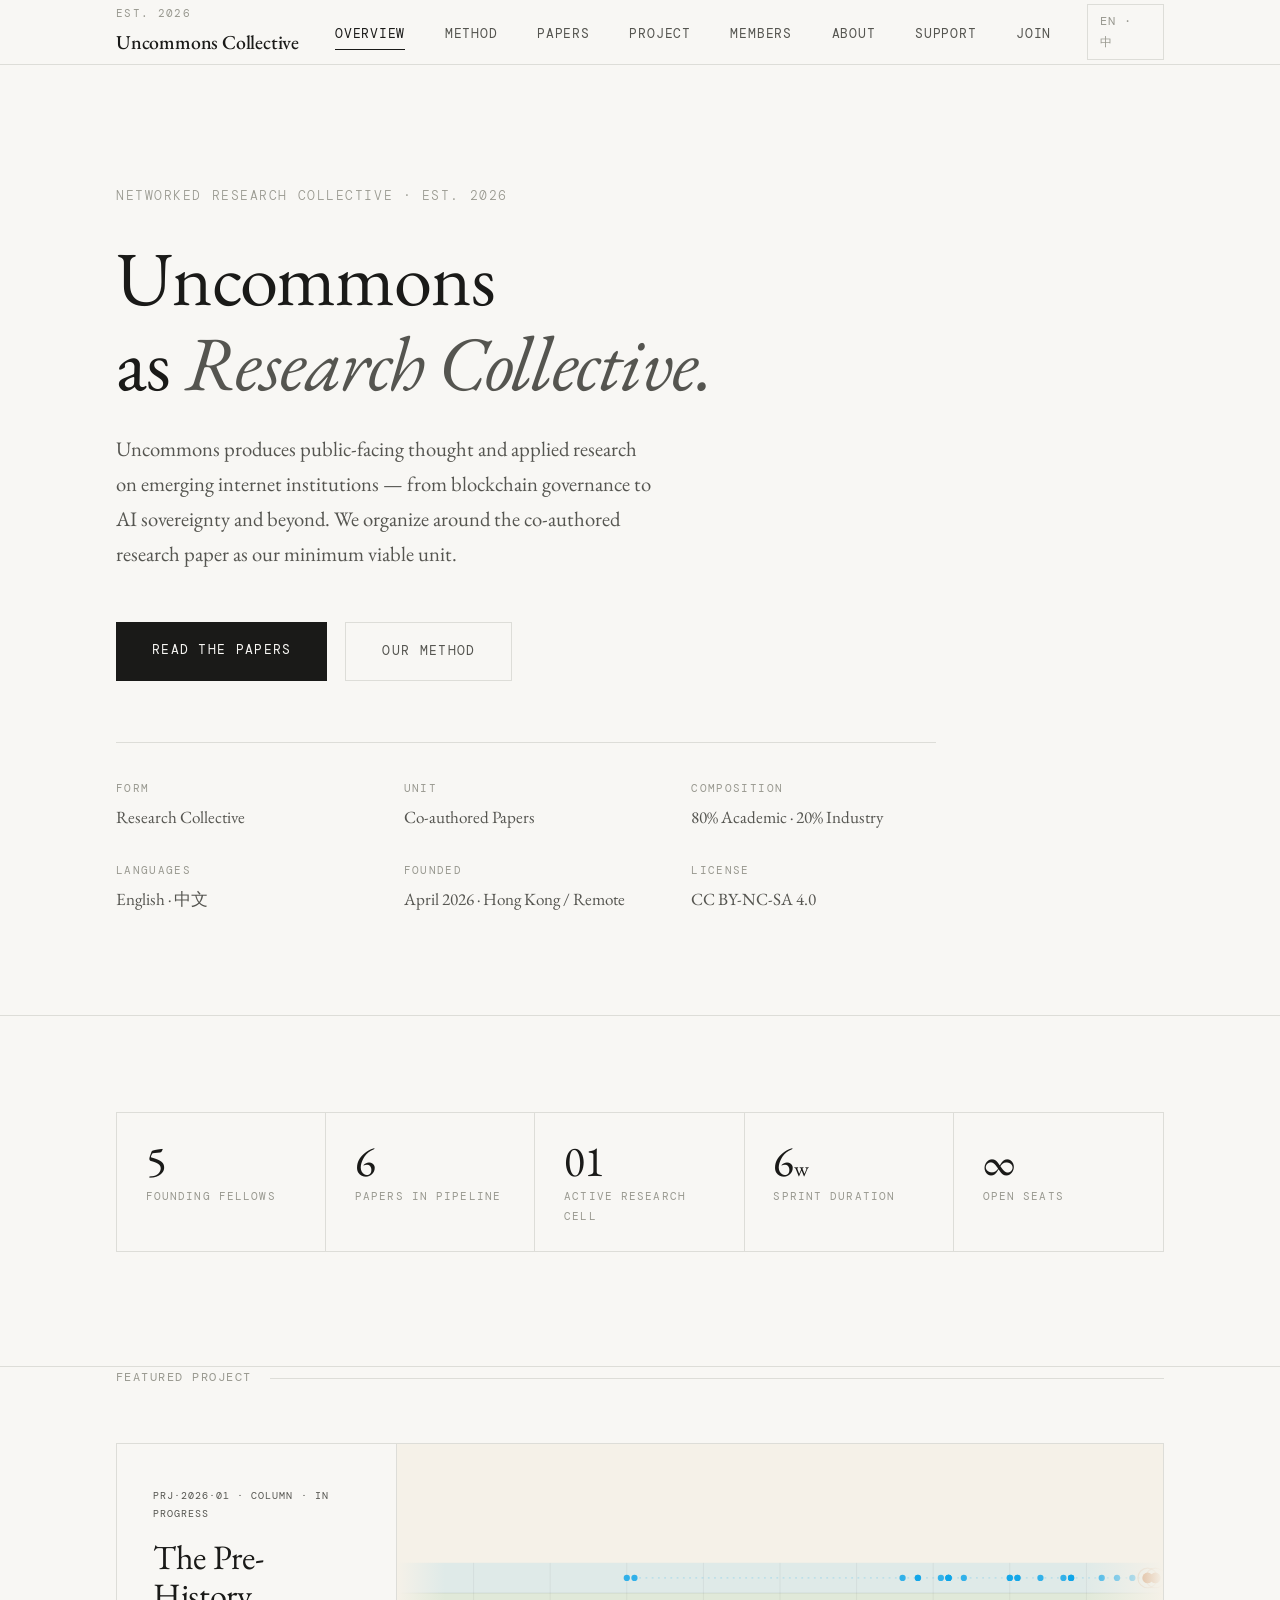
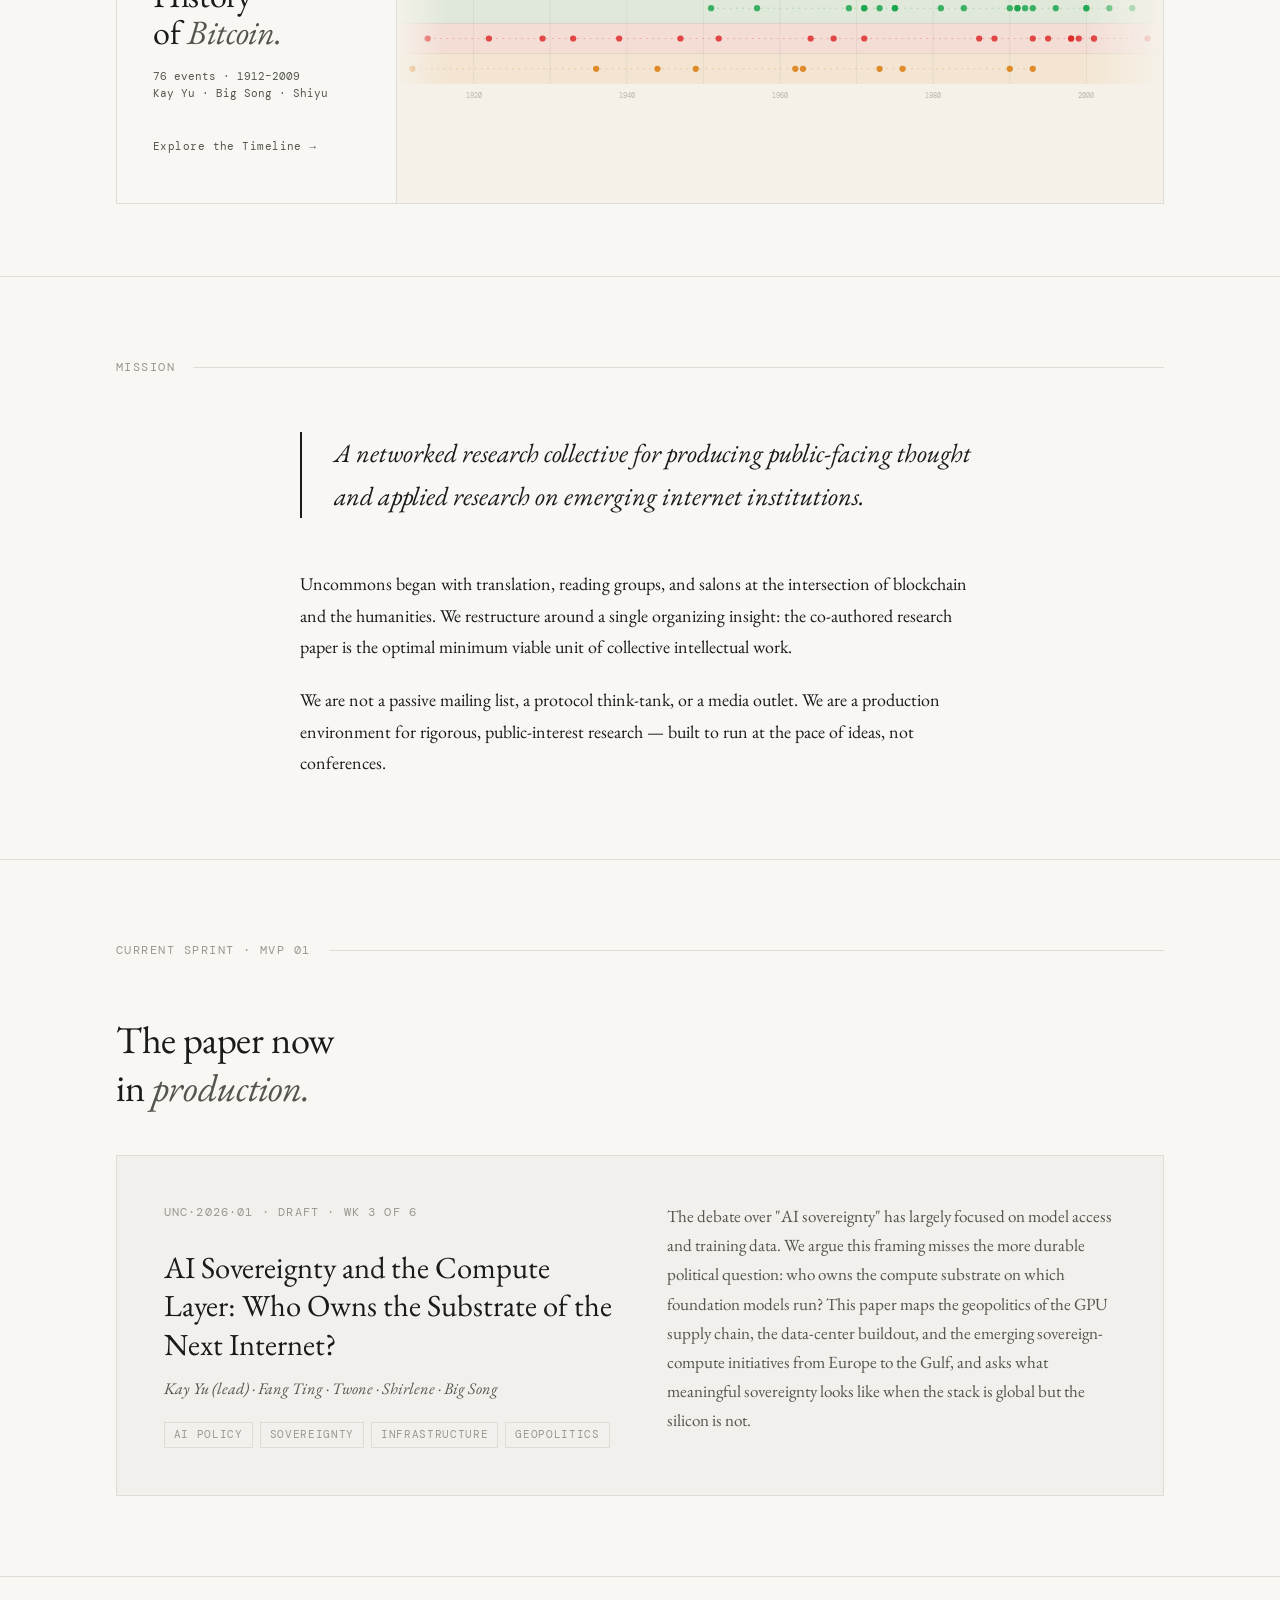
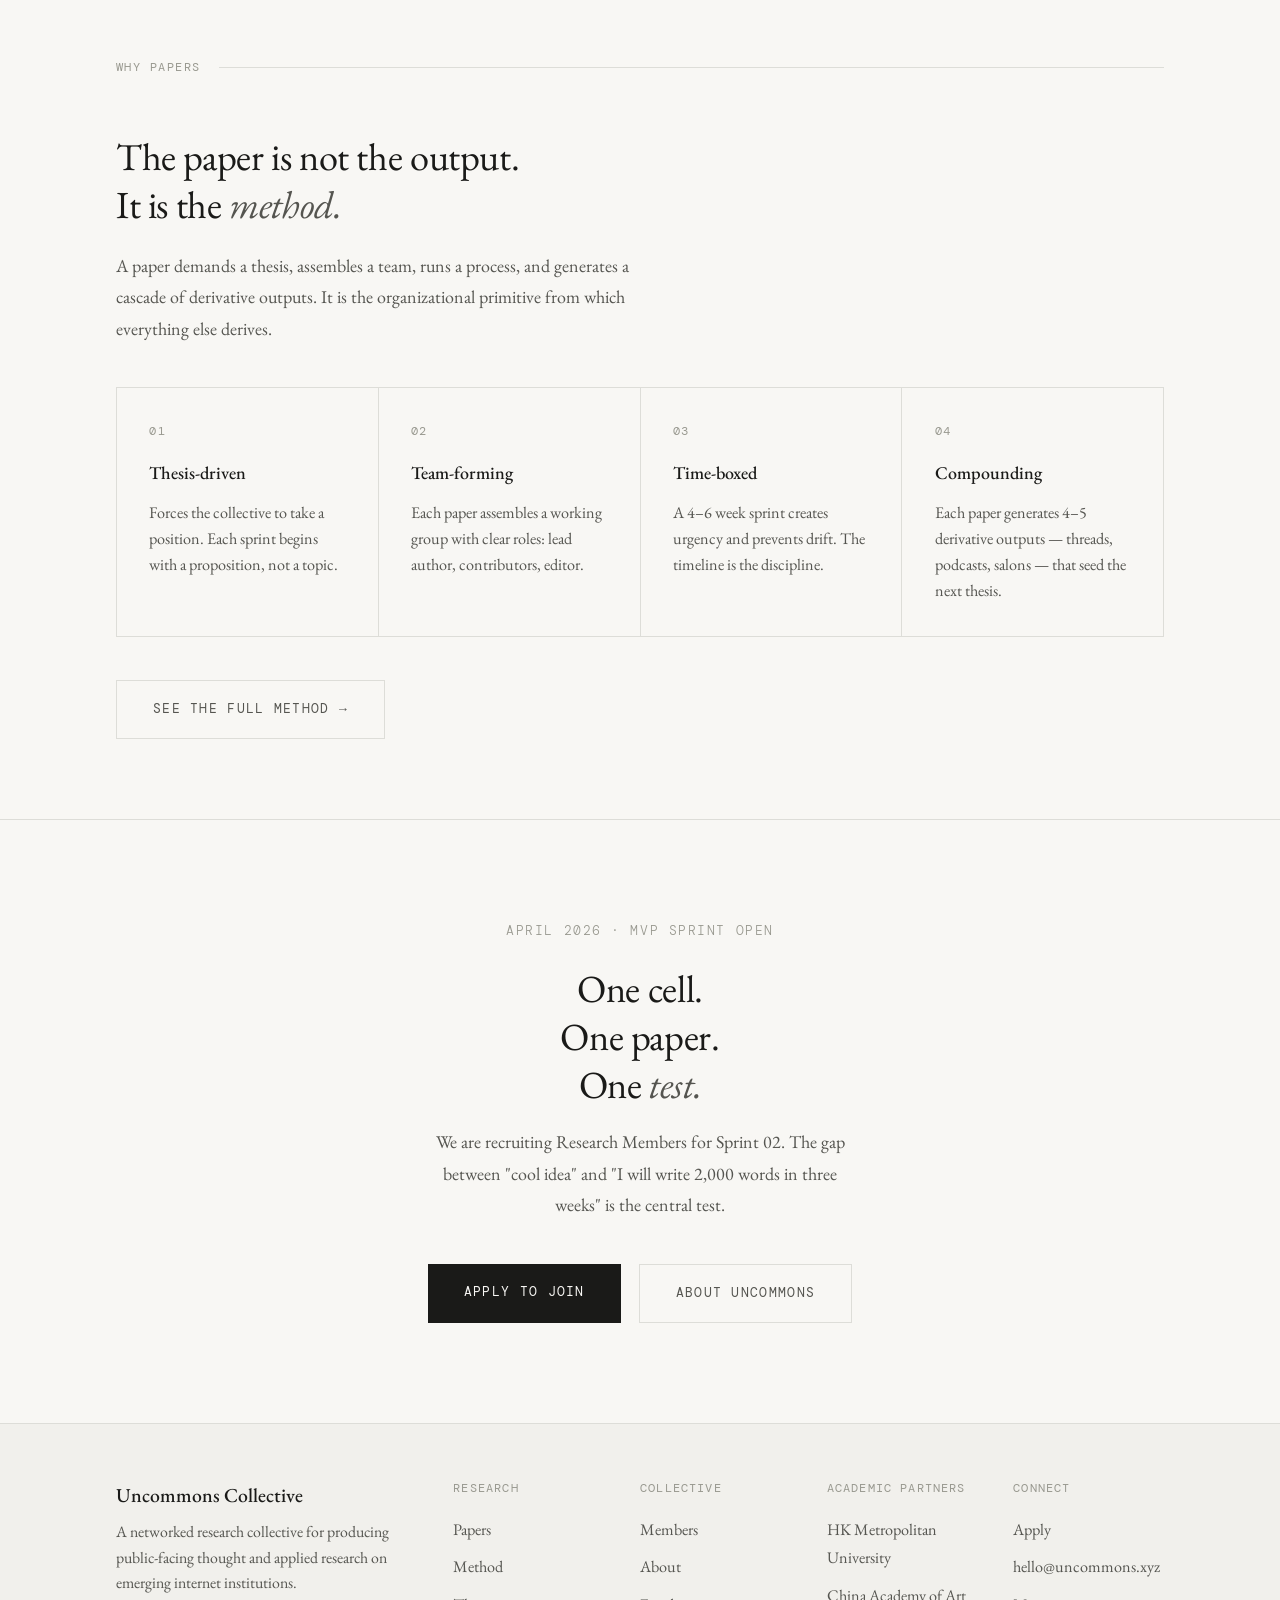
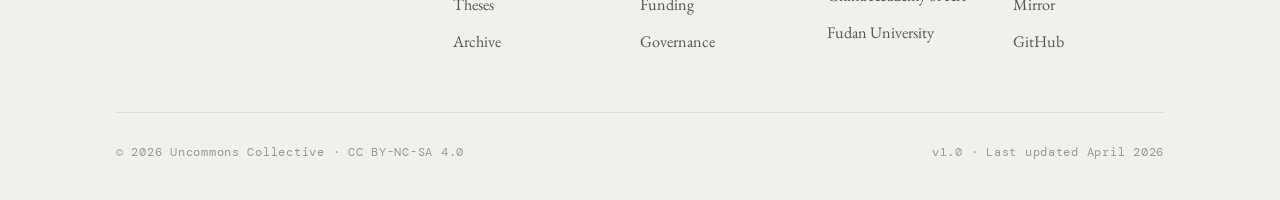
==== commit 36d42f87: "fix: fact update" ====
--- a/index.html
+++ b/index.html
@@ -19,11 +19,11 @@
     <section id="hero">
       <div class="wrap">
         <p class="hero-eyebrow">Networked Research Collective · Est. 2026</p>
-        <h1 class="hero-title">Paper<br>as <em>Method.</em></h1>
+        <h1 class="hero-title">Uncommons<br>as <em>Research Collective.</em></h1>
         <p class="hero-sub">
           Uncommons produces public-facing thought and applied research on
           emerging internet institutions — from blockchain governance to
-          AI sovereignty to onchain reputation. We organize around the
+          AI sovereignty and beyond. We organize around the
           co-authored research paper as our minimum viable unit.
         </p>
         <div class="btn-group" style="margin-bottom: 3.4rem;">
